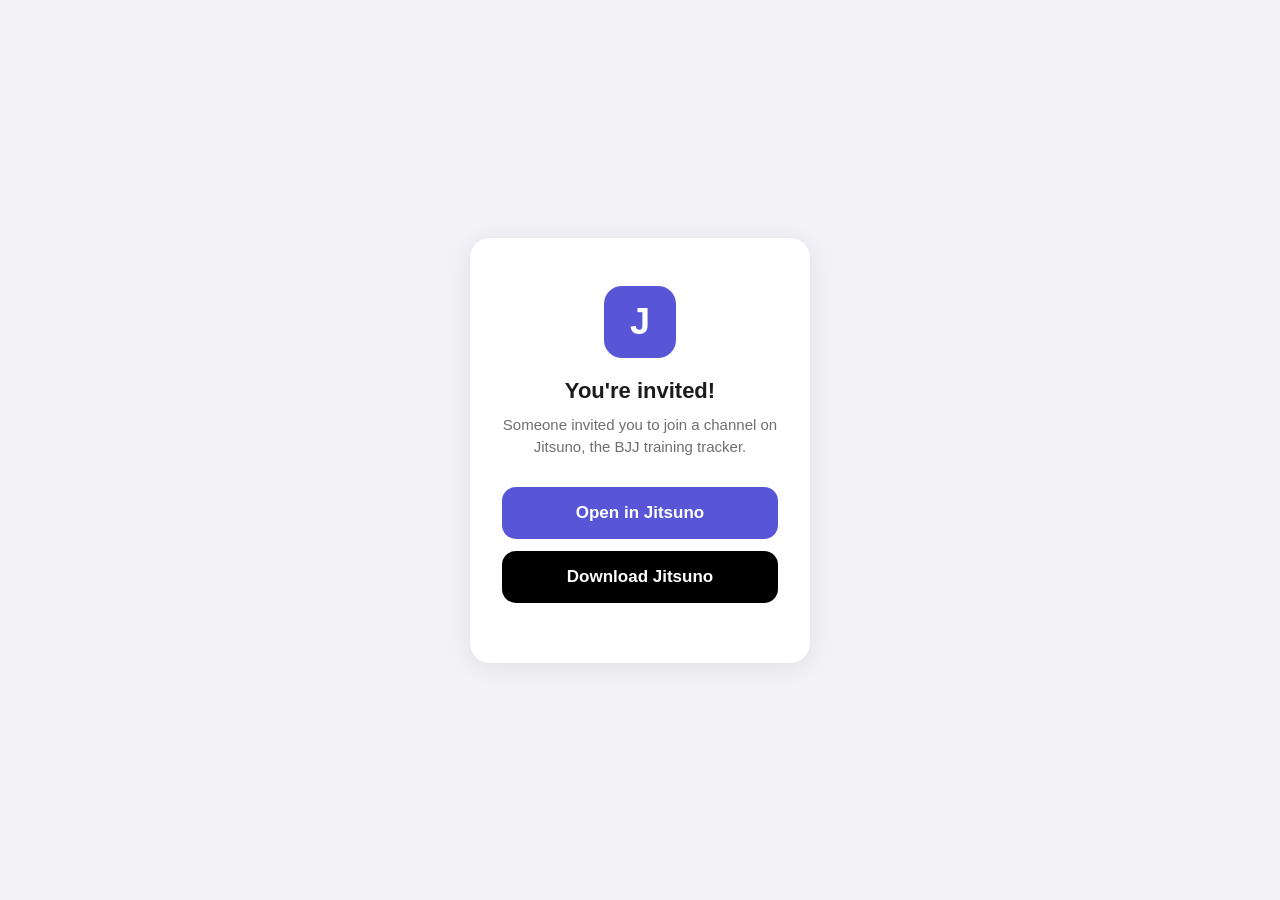
==== join/index.html @ 5dc1e2c6 "Jitsuno site: landing, join, privacy, terms, support, AASA Co-Authored-By: Claude Opus 5.5 <noreply@" ====
<!DOCTYPE html>
<html lang="en">
<head>
  <meta charset="utf-8">
  <meta name="viewport" content="width=device-width, initial-scale=1">
  <title>Join on Jitsuno</title>
  <link rel="stylesheet" href="/style.css">
</head>
<body>
  <div class="center">
    <div class="card">
      <div class="logo">J</div>
      <h1>You're invited!</h1>
      <p>Someone invited you to join a channel on Jitsuno, the BJJ training tracker.</p>
      <a class="btn btn-open" id="open-btn" href="jitsuno://">Open in Jitsuno</a>
      <a class="btn btn-store" href="https://apps.apple.com/app/id6773001800">Download Jitsuno</a>
    </div>
  </div>
  <script>
    const channel = new URLSearchParams(window.location.search).get('channel');
    if (channel) {
      // matflow:// works in every released version; jitsuno:// only from 2.4.0.
      document.getElementById('open-btn').href = 'matflow://join?channel=' + encodeURIComponent(channel);
    }
  </script>
</body>
</html>
---- style.css ----
:root { --bg: #f2f2f7; --card: #fff; --text: #1c1c1e; --muted: #6e6e73; --accent: #5856d6; --btn: #000; }
@media (prefers-color-scheme: dark) {
  :root { --bg: #000; --card: #1c1c1e; --text: #f2f2f7; --muted: #a1a1a6; --accent: #7d7aff; --btn: #f2f2f7; }
  .btn-store { color: #000 !important; }
}
* { box-sizing: border-box; }
body { font-family: -apple-system, BlinkMacSystemFont, "Segoe UI", sans-serif; margin: 0;
       background: var(--bg); color: var(--text); padding: 24px 16px; }
.center { display: flex; align-items: center; justify-content: center; min-height: calc(100vh - 48px); }
.card { background: var(--card); border-radius: 20px; padding: 48px 32px; text-align: center;
        max-width: 340px; width: 100%; box-shadow: 0 4px 24px rgba(0,0,0,0.08); }
.logo { width: 72px; height: 72px; background: var(--accent); border-radius: 18px; margin: 0 auto 20px;
        display: flex; align-items: center; justify-content: center; color: #fff; font-size: 36px; font-weight: 800; }
h1 { font-size: 22px; font-weight: 700; margin: 0 0 10px; }
.card p { color: var(--muted); font-size: 15px; margin: 0 0 28px; line-height: 1.5; }
.btn { display: block; color: #fff; text-decoration: none; border-radius: 14px; padding: 16px 32px;
       font-size: 17px; font-weight: 600; margin-bottom: 12px; }
.btn-open { background: var(--accent); }
.btn-store { background: var(--btn); }
.btn:active { opacity: 0.8; }
.links { font-size: 13px; margin-top: 16px; }
.links a { color: var(--muted); margin: 0 6px; }
.doc { max-width: 680px; margin: 0 auto; line-height: 1.6; }
.doc h1 { font-size: 28px; }
.doc h2 { font-size: 18px; margin-top: 28px; }
.doc a { color: var(--accent); }
.doc .meta { color: var(--muted); font-size: 14px; }
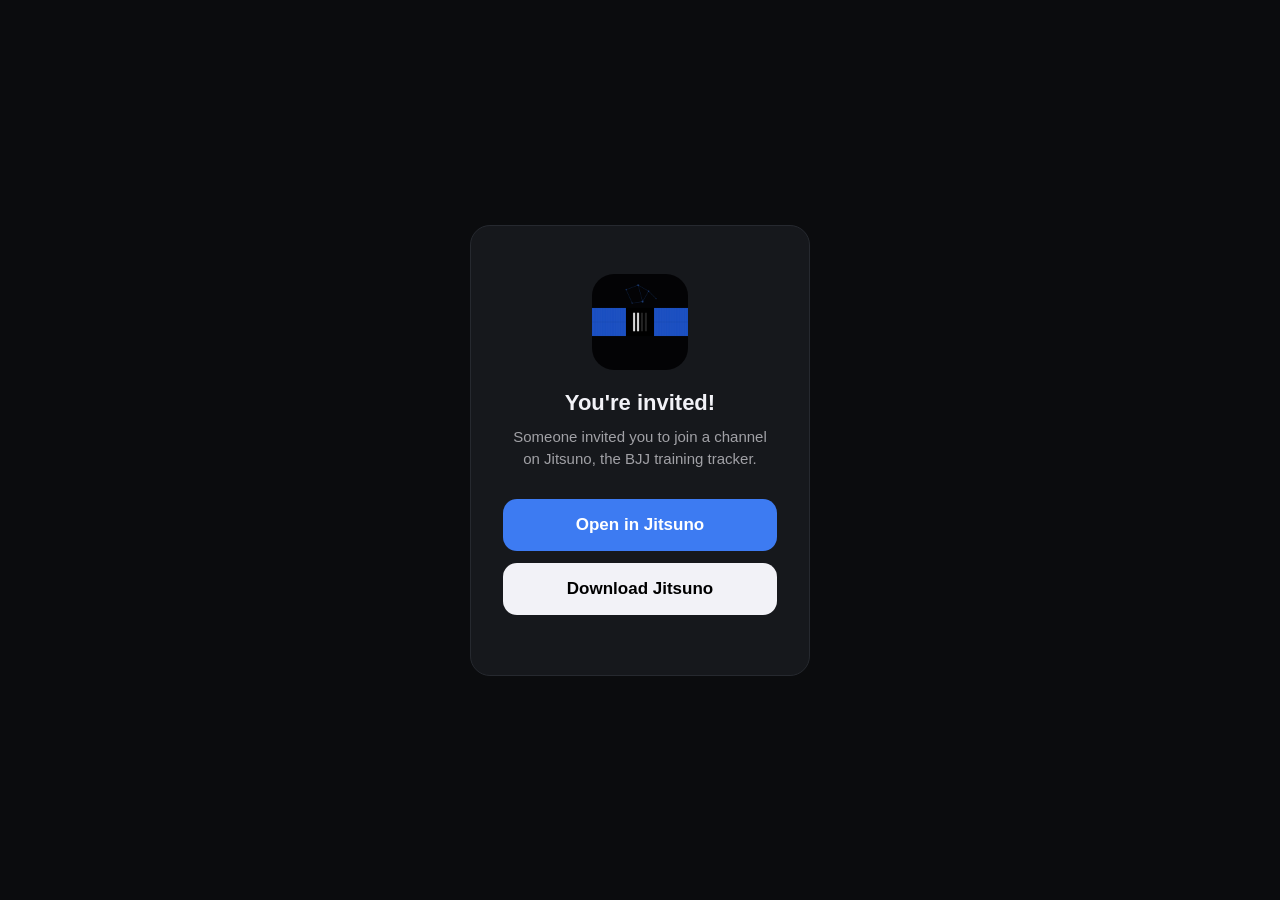
==== commit 89b45abe: "Use the app icon as logo and favicon, dark like the app Co-Authored-By: Claude Opus 5.5 <noreply@ant" ====
--- a/join/index.html
+++ b/join/index.html
@@ -4,12 +4,14 @@
   <meta charset="utf-8">
   <meta name="viewport" content="width=device-width, initial-scale=1">
   <title>Join on Jitsuno</title>
+  <link rel="icon" type="image/png" href="/favicon.png">
+  <link rel="apple-touch-icon" href="/apple-touch-icon.png">
   <link rel="stylesheet" href="/style.css">
 </head>
 <body>
   <div class="center">
     <div class="card">
-      <div class="logo">J</div>
+      <img class="logo" src="/logo.png" alt="Jitsuno" width="96" height="96">
       <h1>You're invited!</h1>
       <p>Someone invited you to join a channel on Jitsuno, the BJJ training tracker.</p>
       <a class="btn btn-open" id="open-btn" href="jitsuno://">Open in Jitsuno</a>
--- a/style.css
+++ b/style.css
@@ -1,22 +1,18 @@
-:root { --bg: #f2f2f7; --card: #fff; --text: #1c1c1e; --muted: #6e6e73; --accent: #5856d6; --btn: #000; }
-@media (prefers-color-scheme: dark) {
-  :root { --bg: #000; --card: #1c1c1e; --text: #f2f2f7; --muted: #a1a1a6; --accent: #7d7aff; --btn: #f2f2f7; }
-  .btn-store { color: #000 !important; }
-}
+:root { color-scheme: dark; --bg: #0b0c0e; --card: #16181c; --text: #f2f2f7; --muted: #a1a1a6;
+        --accent: #3d7bf2; --btn: #f2f2f7; --line: #26292f; }
 * { box-sizing: border-box; }
 body { font-family: -apple-system, BlinkMacSystemFont, "Segoe UI", sans-serif; margin: 0;
        background: var(--bg); color: var(--text); padding: 24px 16px; }
 .center { display: flex; align-items: center; justify-content: center; min-height: calc(100vh - 48px); }
 .card { background: var(--card); border-radius: 20px; padding: 48px 32px; text-align: center;
-        max-width: 340px; width: 100%; box-shadow: 0 4px 24px rgba(0,0,0,0.08); }
-.logo { width: 72px; height: 72px; background: var(--accent); border-radius: 18px; margin: 0 auto 20px;
-        display: flex; align-items: center; justify-content: center; color: #fff; font-size: 36px; font-weight: 800; }
+        max-width: 340px; width: 100%; border: 1px solid var(--line); }
+.logo { display: block; width: 96px; height: 96px; border-radius: 22px; margin: 0 auto 20px; }
 h1 { font-size: 22px; font-weight: 700; margin: 0 0 10px; }
 .card p { color: var(--muted); font-size: 15px; margin: 0 0 28px; line-height: 1.5; }
-.btn { display: block; color: #fff; text-decoration: none; border-radius: 14px; padding: 16px 32px;
+.btn { display: block; color: #fff; text-decoration: none; border-radius: 14px; padding: 16px 20px;
        font-size: 17px; font-weight: 600; margin-bottom: 12px; }
 .btn-open { background: var(--accent); }
-.btn-store { background: var(--btn); }
+.btn-store { background: var(--btn); color: #000; }
 .btn:active { opacity: 0.8; }
 .links { font-size: 13px; margin-top: 16px; }
 .links a { color: var(--muted); margin: 0 6px; }
